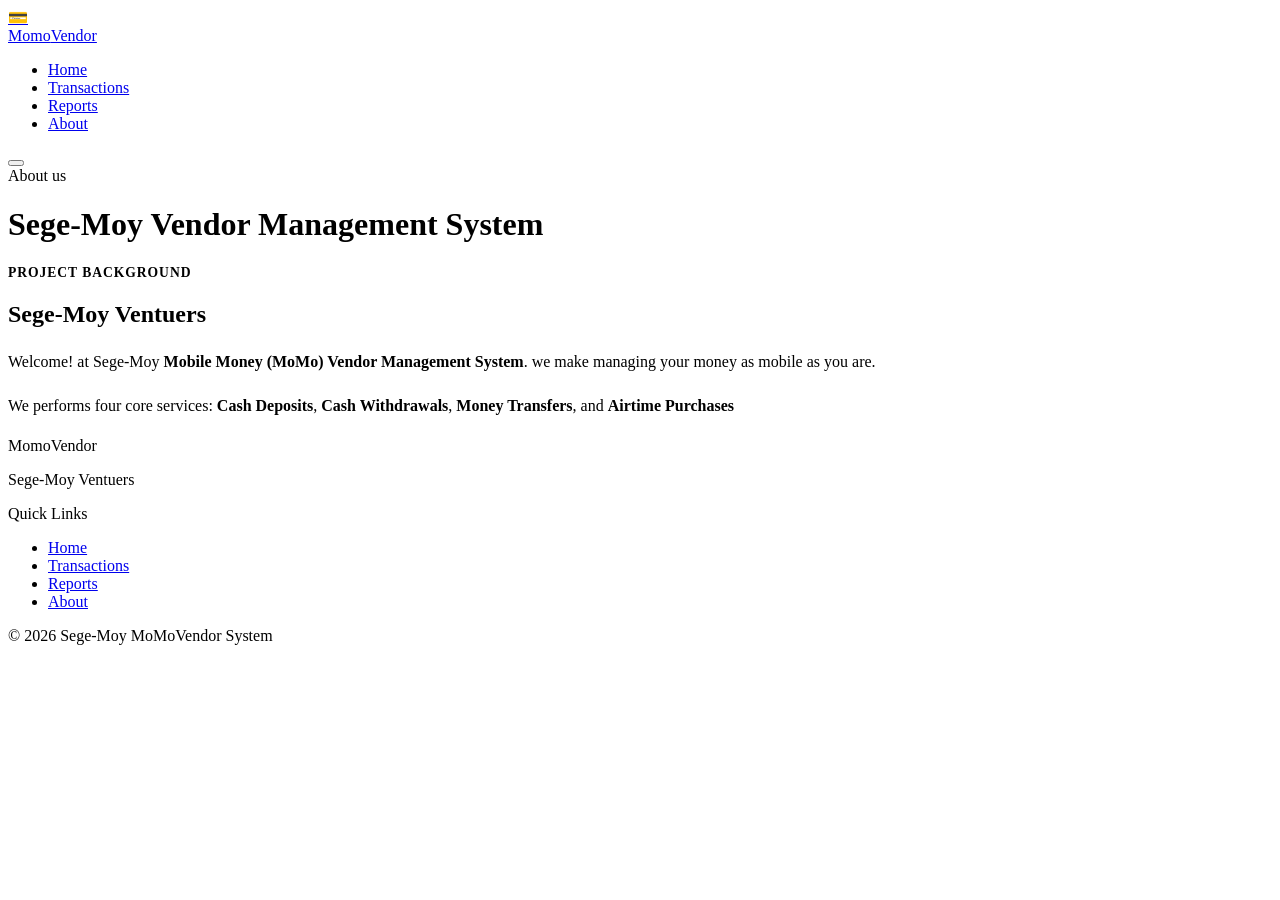
==== about.html @ 002402f6 "Add files via upload" ====
<!DOCTYPE html>
<html lang="en">
<head>
  <meta charset="UTF-8" />
  <meta name="viewport" content="width=device-width, initial-scale=1.0" />
  <title>MoMo Vendor System | About</title>
  <link rel="stylesheet" href="css/style.css" />
  <style>
    .team-grid { display: grid; grid-template-columns: repeat(auto-fill, minmax(200px, 1fr)); gap: 20px; }
    .team-card {
      background: var(--white); border: 1px solid var(--border); border-radius: var(--radius);
      padding: 24px 18px; text-align: center; box-shadow: var(--shadow); transition: var(--transition);
    }
    .team-card:hover { transform: translateY(-4px); border-color: var(--secondary); }
    .team-avatar {
      width: 60px; height: 60px; border-radius: 50%; margin: 0 auto 12px;
      display: flex; align-items: center; justify-content: center;
      font-size: 1.3rem; font-weight: 800; color: var(--white);
      background: linear-gradient(135deg, var(--primary), #0d5c73);
    }
    .team-name { font-size: .93rem; font-weight: 700; color: var(--primary); margin-bottom: 4px; }
    .team-index { font-size: .8rem; color: var(--muted); font-family: var(--font-mono); }
    .entity-table td:first-child { font-weight: 700; color: var(--primary); }
    .rule-list { counter-reset: rule; }
    .rule-item {
      counter-increment: rule;
      display: flex; gap: 14px; align-items: flex-start;
      padding: 12px 0; border-bottom: 1px solid var(--border);
    }
    .rule-item:last-child { border-bottom: none; }
    .rule-num {
      width: 30px; height: 30px; border-radius: 8px;
      background: var(--primary); color: var(--white);
      display: flex; align-items: center; justify-content: center;
      font-size: .8rem; font-weight: 800; flex-shrink: 0;
    }
    .timeline { position: relative; padding-left: 28px; }
    .timeline::before { content:''; position:absolute; left:10px; top:0; bottom:0; width:2px; background:var(--border); }
    .timeline-item { position: relative; padding-bottom: 28px; }
    .timeline-dot {
      position: absolute; left: -24px; top: 4px;
      width: 14px; height: 14px; border-radius: 50%;
      background: var(--secondary); border: 2px solid var(--white);
      box-shadow: 0 0 0 2px var(--secondary);
    }
    .timeline-date { font-size: .8rem; font-weight: 700; color: var(--secondary); margin-bottom: 4px; }
    .timeline-title { font-size: .95rem; font-weight: 700; color: var(--primary); margin-bottom: 3px; }
    .timeline-desc { font-size: .88rem; color: var(--muted); }
    .access-card {
      background: var(--white); border: 1px solid var(--border);
      border-radius: var(--radius); padding: 28px; box-shadow: var(--shadow);
    }
    .access-card h4 { font-size: 1.05rem; font-weight: 700; color: var(--primary); margin-bottom: 14px; }
    .privilege-item { display: flex; align-items: center; gap: 10px; padding: 8px 0; font-size: .9rem; border-bottom: 1px solid var(--border); }
    .privilege-item:last-child { border-bottom: none; }
    .privilege-icon { font-size: 1rem; }

    .nav-user {
      display: flex;
      align-items: center;
      gap: 12px;
      color: var(--white);
      font-size: 0.9rem;
    }
    .nav-user #userInfo {
      font-weight: 600;
    }

    @media (max-width: 600px) {
      .team-grid { grid-template-columns: repeat(2,1fr); }
    }
  </style>
</head>
<body>

  <!-- NAVBAR -->
  <nav class="navbar" role="navigation" aria-label="Main navigation">
    <div class="nav-container">
      <a href="index.html" class="nav-brand" aria-label="MoMo Vendor Home">
        <div class="brand-icon" aria-hidden="true">💳</div>
        Momo<span>Vendor</span>
      </a>
      <ul class="nav-links" role="menubar">
        <li role="none"><a href="index.html" role="menuitem">Home</a></li>
        <li role="none"><a href="transactions.html" role="menuitem">Transactions</a></li>
        <li role="none"><a href="reports.html" role="menuitem">Reports</a></li>
        <li role="none"><a href="about.html" role="menuitem" class="active">About</a></li>
      </ul>
      <div class="nav-user" id="navUser" style="display: none;">
        <span id="userInfo"></span>
        <button onclick="logout()" class="btn btn-outline" style="margin-left: 12px; padding: 6px 12px; font-size: 0.9rem;">Logout</button>
      </div>
      <button class="nav-toggle" aria-label="Toggle mobile menu">
        <span></span><span></span><span></span>
      </button>
    </div>
  </nav>

  <!-- PAGE HERO -->
  <div class="page-hero" role="banner">
    <div class="hero-badge">About us</div>
    <h1>Sege-Moy Vendor Management System</h1>
    <p></p>
  </div>

  <!-- PROJECT BACKGROUND -->
  <section class="section" aria-labelledby="background-heading">
    <div class="container">
      <div class="grid-2 fade-in" style="align-items:center">
        <div>
          <p class="section-subtitle" style="text-transform:uppercase;letter-spacing:.07em;font-weight:700;color:var(--secondary);font-size:.85rem;">Project Background</p>
          <h2 class="section-title" id="background-heading">Sege-Moy Ventuers</h2>
          <div class="divider"></div>
          <p style="color:var(--muted);margin-bottom:16px;line-height:1.8">
            Welcome! at Sege-Moy <strong>Mobile Money (MoMo) Vendor Management System</strong>. we make managing your money as mobile as you are. 
          </p>
          <p style="color:var(--muted);margin-bottom:16px;line-height:1.8">
              We performs four core services: <strong>Cash Deposits</strong>, <strong>Cash Withdrawals</strong>, <strong>Money Transfers</strong>, and <strong>Airtime Purchases</strong>
          </p>
        </div>
  </section>

  <!-- FOOTER -->
  <footer role="contentinfo">
    <div class="footer-grid">
      <div>
        <div class="footer-brand">Momo<span>Vendor</span></div>
        <p class="footer-desc">Sege-Moy Ventuers</p>
      </div>
      <div>
        <div class="footer-heading">Quick Links</div>
        <ul class="footer-links">
          <li><a href="index.html">Home</a></li>
          <li><a href="transactions.html">Transactions</a></li>
          <li><a href="reports.html">Reports</a></li>
          <li><a href="about.html">About</a></li>
        </ul>
      </div>
    <div class="footer-bottom">
      <span>© 2026 Sege-Moy MoMoVendor System </span>
      <span></span>
    </div>
  </footer>

  <script src="js/auth.js"></script>
  <script src="js/main.js"></script>
</body>
</html>
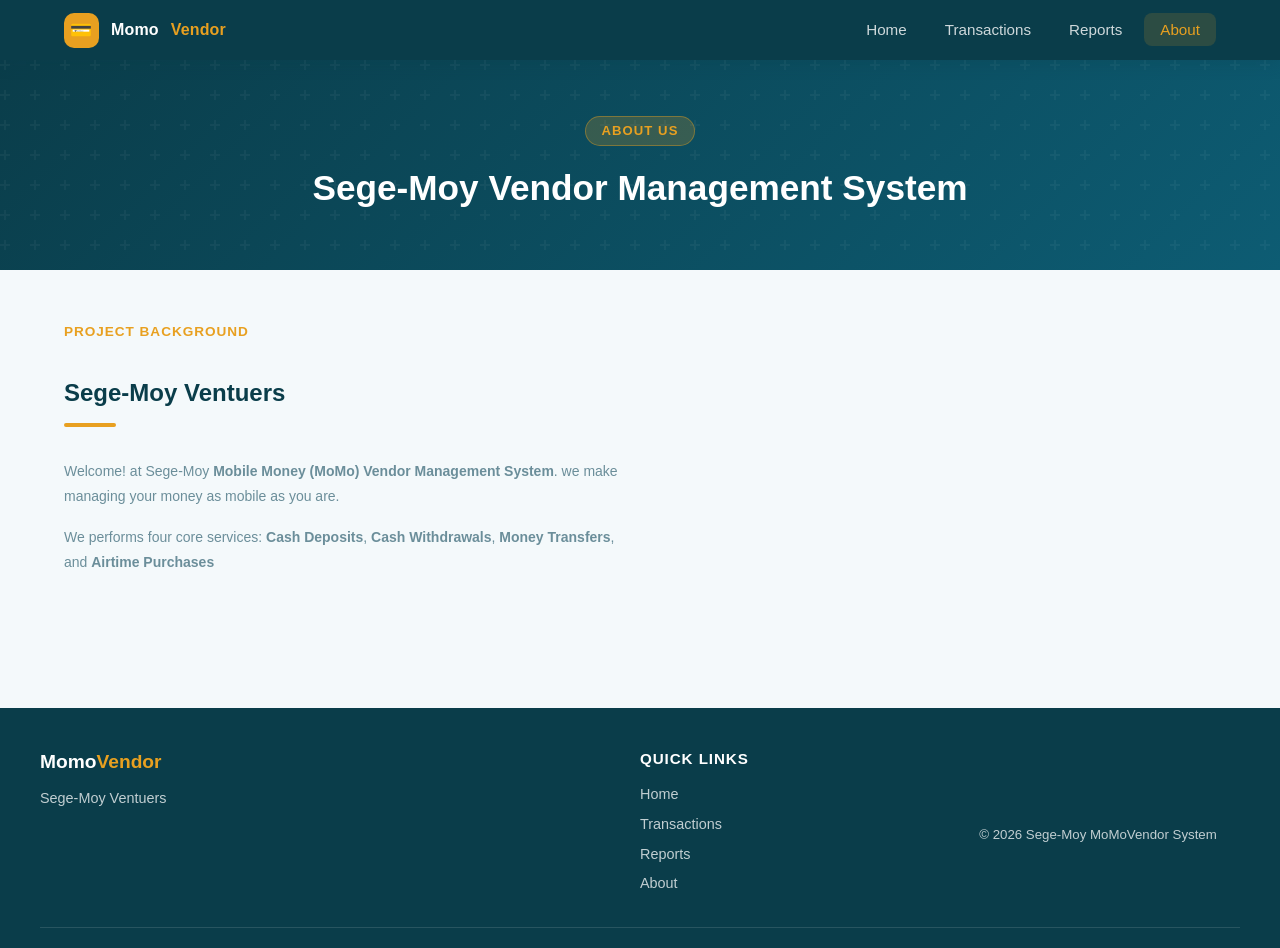
==== commit 0e17d585: "Update about.html" ====
--- a/about.html
+++ b/about.html
@@ -4,7 +4,7 @@
   <meta charset="UTF-8" />
   <meta name="viewport" content="width=device-width, initial-scale=1.0" />
   <title>MoMo Vendor System | About</title>
-  <link rel="stylesheet" href="css/style.css" />
+  <link rel="stylesheet" href="style.css" />
   <style>
     .team-grid { display: grid; grid-template-columns: repeat(auto-fill, minmax(200px, 1fr)); gap: 20px; }
     .team-card {
--- a/style.css
+++ b/style.css
@@ -0,0 +1,403 @@
+/* ============================================================
+   MoMo Vendor Management System - Global Stylesheet
+   Color Scheme: Deep Teal + Gold + Off-White
+   ============================================================ */
+
+@import url('https://fonts.googleapis.com/css2?family=Outfit:wght@300;400;600;700;800&family=Space+Mono:wght@400;700&display=swap');
+
+/* ---- CSS Variables ---- */
+:root {
+  --primary:    #0a3d4a;   /* deep teal */
+  --secondary:  #e8a020;   /* gold */
+  --accent:     #12b886;   /* mint green */
+  --light:      #f4f9fb;
+  --white:      #ffffff;
+  --dark-text:  #0d1f26;
+  --muted:      #6b8e9a;
+  --card-bg:    #ffffff;
+  --border:     #d0e8ef;
+  --shadow:     0 4px 24px rgba(10,61,74,0.10);
+  --radius:     12px;
+  --font-main:  'Outfit', sans-serif;
+  --font-mono:  'Space Mono', monospace;
+  --transition: all 0.3s ease;
+}
+
+/* ---- Reset ---- */
+*, *::before, *::after { box-sizing: border-box; margin: 0; padding: 0; }
+html { scroll-behavior: smooth; }
+body {
+  font-family: var(--font-main);
+  background: var(--light);
+  color: var(--dark-text);
+  font-size: 14px;
+  line-height: 1.5;
+}
+img { max-width: 100%; display: block; }
+a { color: inherit; text-decoration: none; }
+ul { list-style: none; }
+
+/* ============================================================
+   NAVIGATION
+   ============================================================ */
+.navbar {
+  background: var(--primary);
+  position: sticky;
+  top: 0;
+  z-index: 1000;
+  box-shadow: 0 2px 16px rgba(10,61,74,0.25);
+}
+.nav-container {
+  max-width: 1200px;
+  margin: 0 auto;
+  padding: 0 24px;
+  display: flex;
+  align-items: center;
+  justify-content: space-between;
+  height: 60px;
+}
+.nav-brand {
+  display: flex;
+  align-items: center;
+  gap: 12px;
+  font-size: 1rem;
+  font-weight: 800;
+  color: var(--white);
+  letter-spacing: 0.01em;
+}
+.nav-brand .brand-icon {
+  width: 35px; height: 35px;
+  background: var(--secondary);
+  border-radius: 10px;
+  display: flex; align-items: center; justify-content: center;
+  font-size: 1.1rem;
+}
+.nav-brand span { color: var(--secondary); }
+.nav-links {
+  display: flex;
+  align-items: center;
+  gap: 6px;
+}
+.nav-links a {
+  color: rgba(255,255,255,0.80);
+  padding: 8px 16px;
+  border-radius: 8px;
+  font-weight: 500;
+  font-size: 0.95rem;
+  transition: var(--transition);
+}
+.nav-links a:hover, .nav-links a.active {
+  background: rgba(232,160,32,0.15);
+  color: var(--secondary);
+}
+/* hamburger */
+.nav-toggle {
+  display: none;
+  flex-direction: column;
+  gap: 5px;
+  cursor: pointer;
+  background: none; border: none; padding: 4px;
+}
+.nav-toggle span {
+  display: block;
+  width: 25px; height: 3px;
+  background: var(--white);
+  border-radius: 2px;
+  transition: var(--transition);
+}
+
+/* ============================================================
+   PAGE HERO / SECTION HEADERS
+   ============================================================ */
+.page-hero {
+  background: linear-gradient(135deg, var(--primary) 0%, #0d5c73 100%);
+  color: var(--white);
+  padding: 56px 24px 44px;
+  text-align: center;
+  position: relative;
+  overflow: hidden;
+}
+.page-hero::before {
+  content: '';
+  position: absolute; inset: 0;
+  background: url("data:image/svg+xml,%3Csvg width='60' height='60' viewBox='0 0 60 60' xmlns='http://www.w3.org/2000/svg'%3E%3Cg fill='none' fill-rule='evenodd'%3E%3Cg fill='%23ffffff' fill-opacity='0.04'%3E%3Cpath d='M36 34v-4h-2v4h-4v2h4v4h2v-4h4v-2h-4zm0-30V0h-2v4h-4v2h4v4h2V6h4V4h-4zM6 34v-4H4v4H0v2h4v4h2v-4h4v-2H6zM6 4V0H4v4H0v2h4v4h2V6h4V4H6z'/%3E%3C/g%3E%3C/g%3E%3C/svg%3E");
+}
+.page-hero h1 {
+  font-size: clamp(1.5rem, 3.5vw, 2.2rem);
+  font-weight: 800;
+  margin-bottom: 12px;
+  position: relative;
+}
+.page-hero p {
+  font-size: 0.95rem;
+  color: rgba(255,255,255,0.78);
+  max-width: 580px;
+  margin: 0 auto;
+  position: relative;
+}
+.hero-badge {
+  display: inline-block;
+  background: rgba(232,160,32,0.2);
+  border: 1px solid rgba(232,160,32,0.4);
+  color: var(--secondary);
+  border-radius: 30px;
+  padding: 4px 16px;
+  font-size: 0.82rem;
+  font-weight: 600;
+  letter-spacing: 0.08em;
+  text-transform: uppercase;
+  margin-bottom: 16px;
+  position: relative;
+}
+
+/* ============================================================
+   LAYOUT CONTAINERS
+   ============================================================ */
+.container {
+  max-width: 1200px;
+  margin: 0 auto;
+  padding: 0 24px;
+}
+.section { padding: 52px 0; }
+.section-title {
+  font-size: 1.5rem;
+  font-weight: 800;
+  color: var(--primary);
+  margin-bottom: 8px;
+}
+.section-subtitle {
+  color: var(--muted);
+  font-size: 0.9rem;
+  margin-bottom: 32px;
+}
+.divider {
+  width: 52px; height: 4px;
+  background: var(--secondary);
+  border-radius: 2px;
+  margin: 12px 0 32px;
+}
+
+/* ============================================================
+   CARDS
+   ============================================================ */
+.card {
+  background: var(--card-bg);
+  border: 1px solid var(--border);
+  border-radius: var(--radius);
+  box-shadow: var(--shadow);
+  padding: 24px;
+  transition: var(--transition);
+}
+.card:hover { transform: translateY(-4px); box-shadow: 0 12px 36px rgba(10,61,74,0.15); }
+.card-icon {
+  width: 44px; height: 44px;
+  border-radius: 14px;
+  display: flex; align-items: center; justify-content: center;
+  font-size: 1.3rem;
+  margin-bottom: 16px;
+  background: rgba(10,61,74,0.07);
+}
+.card h3 { font-size: 1.1rem; font-weight: 700; margin-bottom: 8px; color: var(--primary); }
+.card p { font-size: 0.93rem; color: var(--muted); }
+
+/* ============================================================
+   GRID UTILITIES
+   ============================================================ */
+.grid-3 { display: grid; grid-template-columns: repeat(3,1fr); gap: 20px; }
+.grid-2 { display: grid; grid-template-columns: repeat(2,1fr); gap: 24px; }
+.grid-4 { display: grid; grid-template-columns: repeat(4,1fr); gap: 16px; }
+
+/* ============================================================
+   BUTTONS
+   ============================================================ */
+.btn {
+  display: inline-flex;
+  align-items: center;
+  gap: 8px;
+  padding: 10px 24px;
+  border-radius: 8px;
+  font-family: var(--font-main);
+  font-size: 0.88rem;
+  font-weight: 600;
+  cursor: pointer;
+  transition: var(--transition);
+  border: none;
+  text-decoration: none;
+}
+.btn-primary {
+  background: var(--secondary);
+  color: var(--primary);
+}
+.btn-primary:hover { background: #c98b10; transform: translateY(-1px); }
+.btn-outline {
+  background: transparent;
+  border: 2px solid var(--secondary);
+  color: var(--secondary);
+}
+.btn-outline:hover { background: var(--secondary); color: var(--primary); }
+.btn-teal {
+  background: var(--primary);
+  color: var(--white);
+}
+.btn-teal:hover { background: #062830; }
+
+/* ============================================================
+   TABLES
+   ============================================================ */
+.table-wrapper { overflow-x: auto; border-radius: var(--radius); border: 1px solid var(--border); }
+table { width: 100%; border-collapse: collapse; }
+thead { background: var(--primary); }
+thead th {
+  color: var(--white);
+  font-weight: 600;
+  font-size: 0.83rem;
+  padding: 12px 16px;
+  text-align: left;
+  letter-spacing: 0.04em;
+  text-transform: uppercase;
+}
+tbody tr { border-bottom: 1px solid var(--border); transition: var(--transition); }
+tbody tr:last-child { border-bottom: none; }
+tbody tr:hover { background: #eef7fa; }
+tbody td { padding: 12px 16px; font-size: 0.88rem; }
+
+/* ============================================================
+   BADGES / TAGS
+   ============================================================ */
+.badge {
+  display: inline-block;
+  padding: 3px 12px;
+  border-radius: 20px;
+  font-size: 0.78rem;
+  font-weight: 600;
+}
+.badge-success { background: #d1fae5; color: #065f46; }
+.badge-warning { background: #fef3c7; color: #92400e; }
+.badge-danger  { background: #fee2e2; color: #991b1b; }
+.badge-info    { background: #dbeafe; color: #1e40af; }
+
+/* ============================================================
+   FORMS
+   ============================================================ */
+.form-group { margin-bottom: 16px; }
+.form-label {
+  display: block;
+  font-size: 0.85rem;
+  font-weight: 600;
+  color: var(--primary);
+  margin-bottom: 6px;
+}
+.form-control {
+  width: 100%;
+  padding: 9px 14px;
+  border: 1.5px solid var(--border);
+  border-radius: 8px;
+  font-family: var(--font-main);
+  font-size: 0.88rem;
+  color: var(--dark-text);
+  background: var(--white);
+  transition: var(--transition);
+  outline: none;
+}
+.form-control:focus { border-color: var(--accent); box-shadow: 0 0 0 3px rgba(18,184,134,0.15); }
+select.form-control { appearance: none; background-image: url("data:image/svg+xml,%3Csvg xmlns='http://www.w3.org/2000/svg' width='12' height='8' viewBox='0 0 12 8'%3E%3Cpath fill='%230a3d4a' d='M1 1l5 5 5-5'/%3E%3C/svg%3E"); background-repeat: no-repeat; background-position: right 14px center; padding-right: 40px; }
+.form-hint { font-size: 0.82rem; color: var(--muted); margin-top: 5px; }
+
+/* ============================================================
+   STAT CARDS (Dashboard)
+   ============================================================ */
+.stat-card {
+  background: var(--card-bg);
+  border: 1px solid var(--border);
+  border-radius: var(--radius);
+  padding: 20px;
+  display: flex;
+  align-items: center;
+  gap: 16px;
+  box-shadow: var(--shadow);
+  transition: var(--transition);
+}
+.stat-card:hover { transform: translateY(-3px); }
+.stat-icon {
+  width: 48px; height: 48px;
+  border-radius: 16px;
+  display: flex; align-items: center; justify-content: center;
+  font-size: 1.4rem;
+  flex-shrink: 0;
+}
+.stat-icon.teal    { background: rgba(10,61,74,0.1);  color: var(--primary); }
+.stat-icon.gold    { background: rgba(232,160,32,0.15); color: var(--secondary); }
+.stat-icon.green   { background: rgba(18,184,134,0.15); color: var(--accent); }
+.stat-icon.red     { background: rgba(239,68,68,0.1);  color: #ef4444; }
+.stat-value { font-size: 1.4rem; font-weight: 800; color: var(--primary); line-height: 1.1; }
+.stat-label { font-size: 0.85rem; color: var(--muted); margin-top: 2px; }
+.stat-change { font-size: 0.8rem; margin-top: 4px; font-weight: 600; }
+.stat-change.up { color: var(--accent); }
+.stat-change.down { color: #ef4444; }
+
+/* ============================================================
+   FOOTER
+   ============================================================ */
+footer {
+  background: var(--primary);
+  color: rgba(255,255,255,0.75);
+  padding: 40px 24px 20px;
+  margin-top: 64px;
+}
+.footer-grid {
+  max-width: 1200px;
+  margin: 0 auto;
+  display: grid;
+  grid-template-columns: 2fr 1fr 1fr;
+  gap: 32px;
+  padding-bottom: 24px;
+  border-bottom: 1px solid rgba(255,255,255,0.12);
+}
+.footer-brand { font-size: 1.2rem; font-weight: 800; color: var(--white); margin-bottom: 10px; }
+.footer-brand span { color: var(--secondary); }
+.footer-desc { font-size: 0.9rem; line-height: 1.7; }
+.footer-heading { color: var(--white); font-weight: 700; font-size: 0.95rem; margin-bottom: 14px; text-transform: uppercase; letter-spacing: 0.06em; }
+.footer-links li { margin-bottom: 8px; }
+.footer-links a { font-size: 0.9rem; transition: var(--transition); }
+.footer-links a:hover { color: var(--secondary); }
+.footer-bottom {
+  max-width: 1200px;
+  margin: 20px auto 0;
+  display: flex;
+  justify-content: space-between;
+  align-items: center;
+  font-size: 0.83rem;
+}
+
+/* ============================================================
+   ALERTS
+   ============================================================ */
+.alert {
+  border-radius: 8px;
+  padding: 12px 16px;
+  font-size: 0.87rem;
+  margin-bottom: 16px;
+  display: flex;
+  align-items: center;
+  gap: 10px;
+}
+.alert-success { background: #d1fae5; color: #065f46; border: 1px solid #6ee7b7; }
+.alert-error   { background: #fee2e2; color: #991b1b; border: 1px solid #fca5a5; }
+.alert-info    { background: #dbeafe; color: #1e40af; border: 1px solid #93c5fd; }
+
+/* ============================================================
+   RESPONSIVE
+   ============================================================ */
+@media (max-width: 900px) {
+  .grid-3, .grid-4 { grid-template-columns: repeat(2,1fr); }
+  .footer-grid { grid-template-columns: 1fr 1fr; }
+}
+@media (max-width: 640px) {
+  .grid-3, .grid-4, .grid-2 { grid-template-columns: 1fr; }
+  .footer-grid { grid-template-columns: 1fr; }
+  .footer-bottom { flex-direction: column; gap: 8px; text-align: center; }
+  .nav-links { display: none; flex-direction: column; position: absolute; top: 68px; left: 0; right: 0; background: var(--primary); padding: 16px 24px; gap: 4px; }
+  .nav-links.open { display: flex; }
+  .nav-toggle { display: flex; }
+  .nav-container { position: relative; }
+}
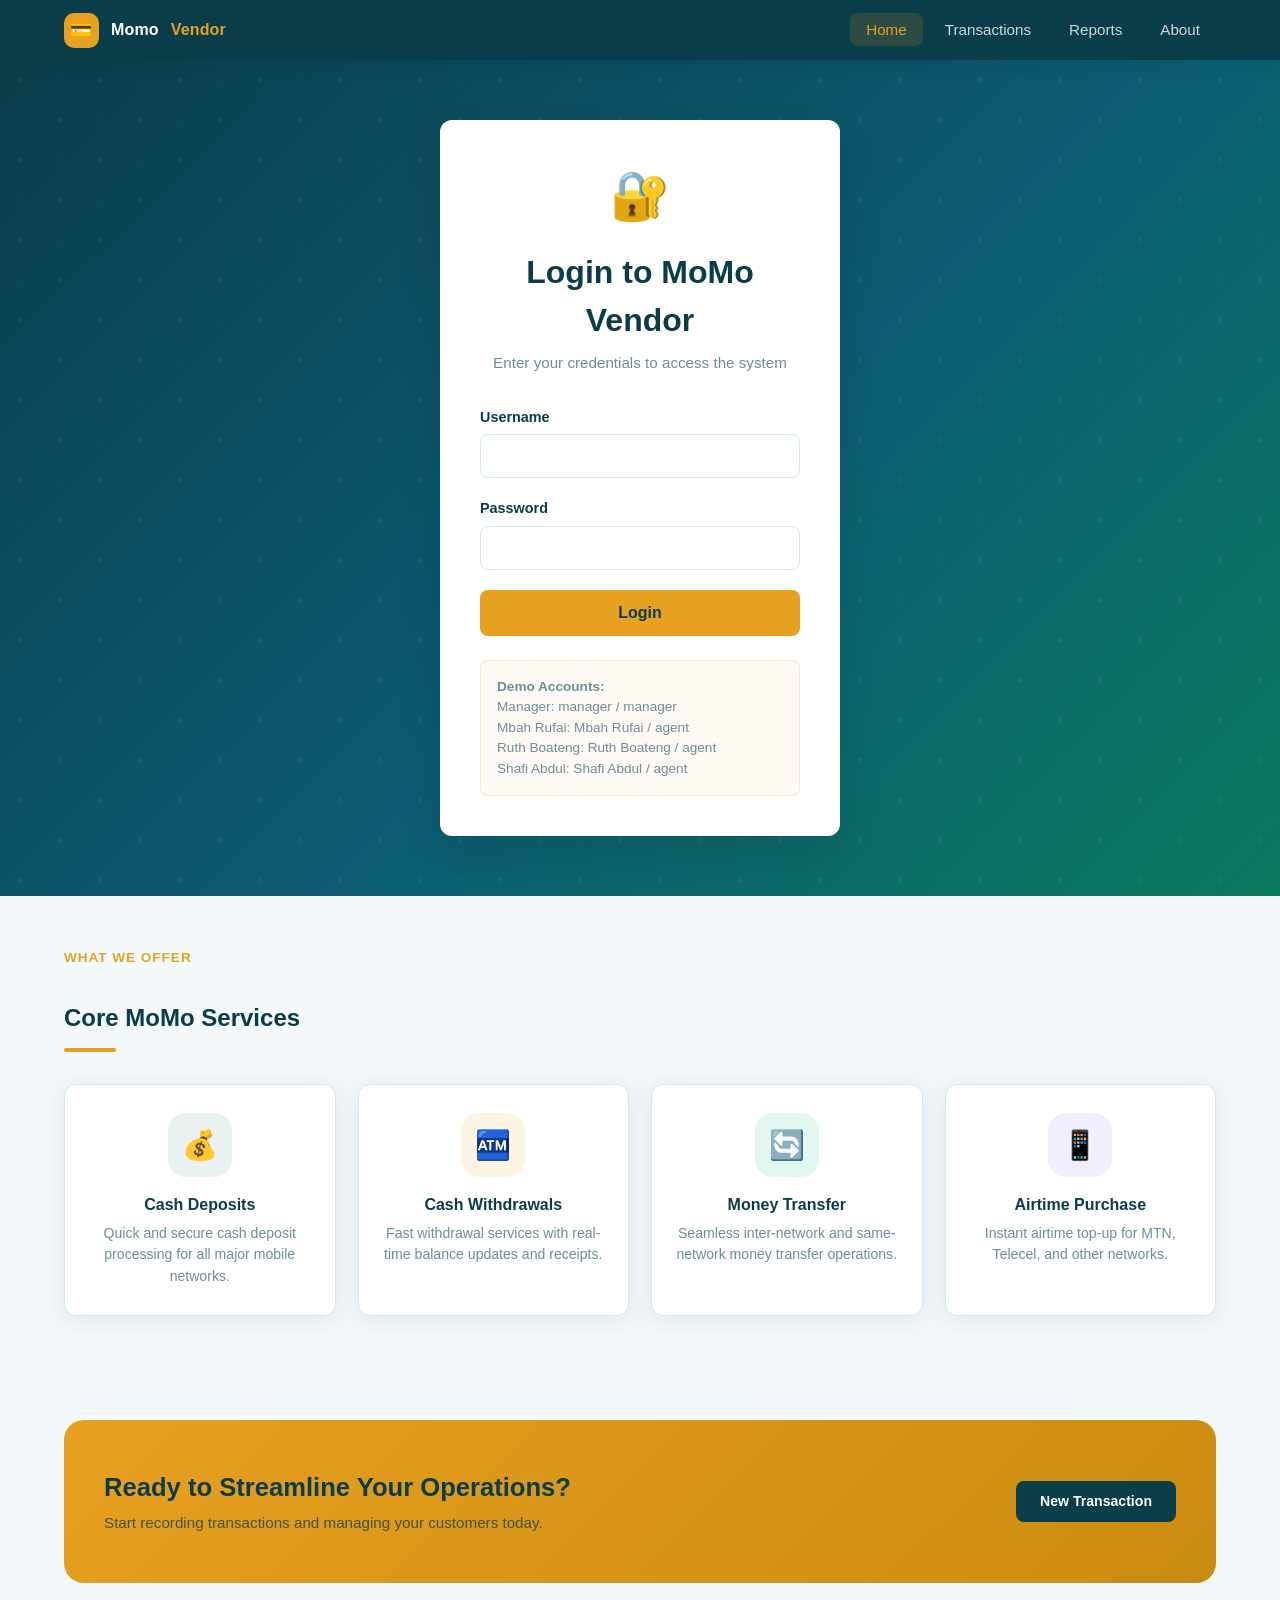
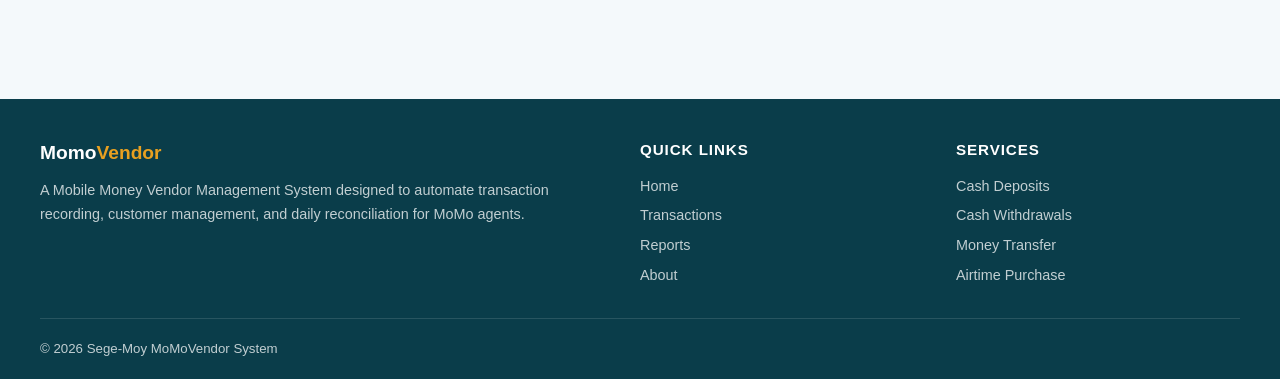
==== commit cde60400: "Update script source paths in about.html" ====
--- a/about.html
+++ b/about.html
@@ -142,7 +142,7 @@
     </div>
   </footer>
 
-  <script src="js/auth.js"></script>
-  <script src="js/main.js"></script>
+  <script src="auth.js"></script>
+  <script src="main.js"></script>
 </body>
 </html>
